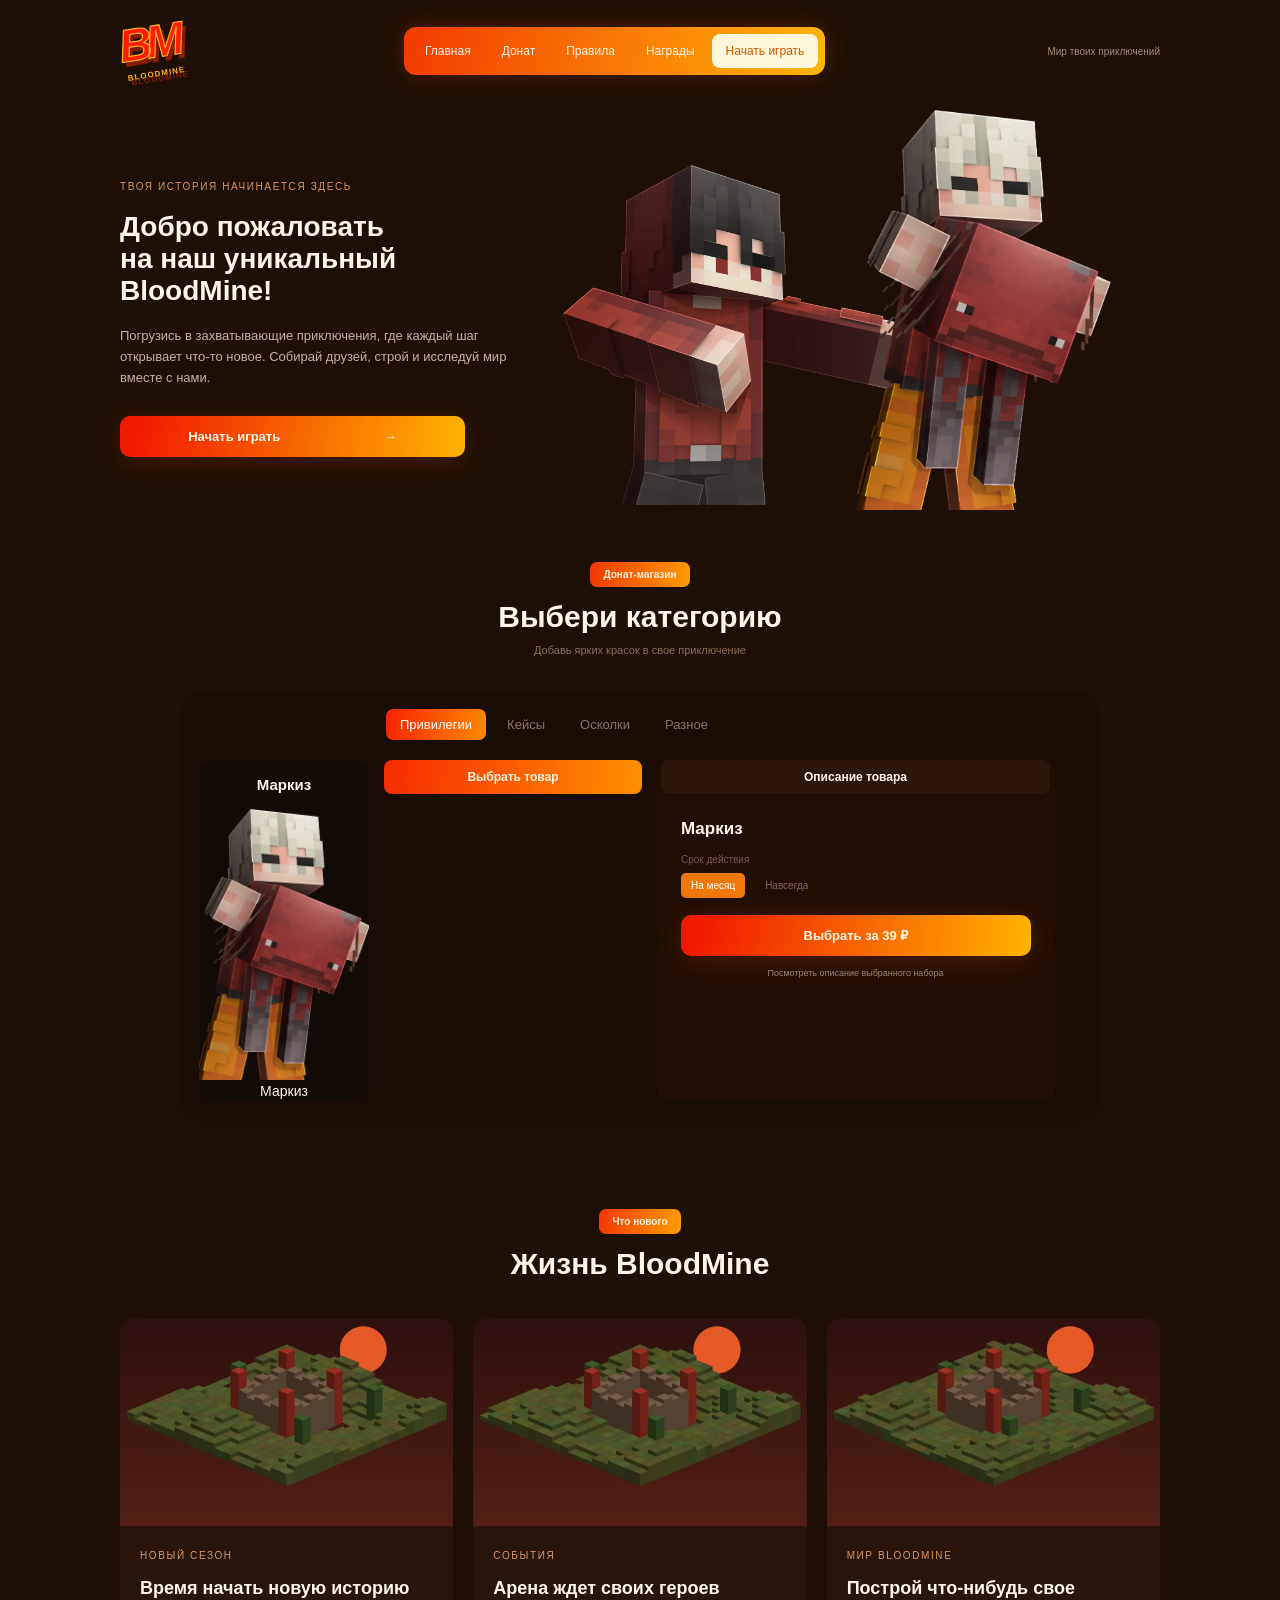
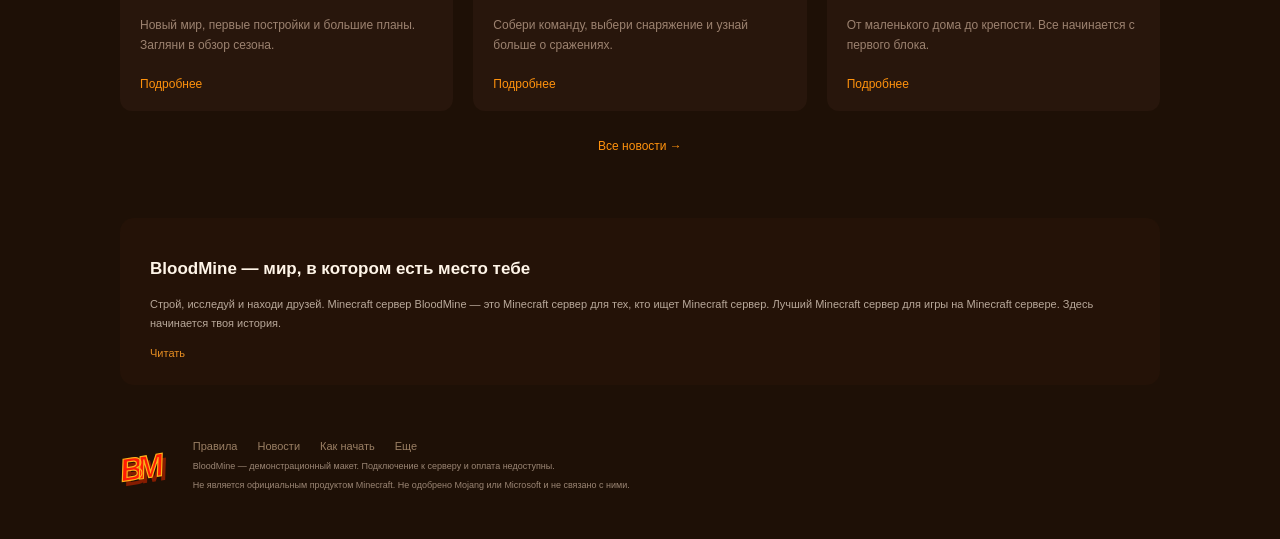
==== index.html @ 8aad4277 "Update index.html добавили под картинкой блок для ника, который мы будем менять" ====
<!DOCTYPE html>
<html lang="ru">
<head>
  <meta charset="UTF-8">
  <title>BloodMine — Minecraft-сервер для друзей и приключений</title>
  <meta name="description" content="Добро пожаловать на BloodMine! Строй, исследуй мир, находи друзей и выбирай привилегии в нашем донат-магазине. Начни свою историю прямо сейчас.">
  <meta name="keywords" content="minecraft, сервер, сервер майнкрафт, майнкрафт сервер, лучший сервер, донат, minecraft сервер">
  <link rel="stylesheet" href="assets/css/styles.css">
</head>
<body>
    <div class="header wrap">
      <a class="logo" href="index.html">BM<span>BLOODMINE</span></a>
      <div class="nav">
        <a href="index.html">Главная</a><a href="index.html#shop">Донат</a><a href="rules.html">Правила</a><a href="rewards.html">Награды</a>
        <a class="nav-light" href="how-to-play.html">Начать играть</a>
      </div>
      <div class="header-note">Мир твоих приключений</div>
    </div>

    <main>
      <div class="hero wrap">
        <div class="hero-copy"><span class="eyebrow">Твоя история начинается здесь</span><h1>Добро пожаловать<br>на наш уникальный<br><span>BloodMine!</span></h1>
        <p>Погрузись в захватывающие приключения, где каждый шаг открывает что-то новое. Собирай друзей, строй и исследуй мир вместе с нами.</p>
        <a class="orange hero-button" href="how-to-play.html">Начать играть <span>→</span></a></div>
        <div class="hero-players"><img alt="персонажи из игры" class="hero-back" src="assets/images/hero-secondary.webp"><img alt="персонаж из игры" class="hero-front" src="assets/images/player.webp"></div>
      </div>
      <div class="shop-section wrap" id="shop">
        <div class="section-title"><span class="pill">Донат-магазин</span><h2>Выбери категорию</h2><p>Добавь ярких красок в свое приключение</p></div>
        <div class="store">
          <div class="tabs"><div class="tab active" data-category="ranks" onclick="setCategory('ranks')">Привилегии</div><div class="tab" data-category="cases" onclick="setCategory('cases')">Кейсы</div><div class="tab" data-category="shards" onclick="setCategory('shards')">Осколки</div><div class="tab" data-category="other" onclick="setCategory('other')">Разное</div></div>
          <div class="store-body">
            <div class="store-preview">
              <h4 id="preview-name">Маркиз</h4>
              <img loading="lazy" alt="персонаж из игры" id="preview-image" src="assets/images/player.webp">
              <div class="preview-nickname" id="preview-nickname">Маркиз</div>
            </div>
            <div class="product-column"><div class="column-heading">Выбрать товар</div><div id="product-list"></div></div>
            <div class="description-column"><div class="column-heading secondary">Описание товара</div><h4 id="product-name">Маркиз</h4><div id="product-description"></div><div class="term-label">Срок действия</div><div class="terms"><span class="selected" onclick="setTerm(this,'На месяц')">На месяц</span><span onclick="setTerm(this,'Навсегда')">Навсегда</span></div><button id="choose-product" class="orange" onclick="selectProduct()">Выбрать за 39 ₽</button><p class="fineprint">Посмотреть описание выбранного набора</p></div>
          </div>
        </div>
      </div>
      <div class="wrap news-section"><div class="section-title"><span class="pill">Что нового</span><h2>Жизнь BloodMine</h2></div><div class="news-grid">
          <div class="news-card"><img loading="lazy" alt="полегон из игры" src="assets/images/season.webp"><div class="news-copy"><span class="eyebrow">Новый сезон</span><h4>Время начать новую историю</h4><p>Новый мир, первые постройки и большие планы. Загляни в обзор сезона.</p><a href="article.html">Подробнее</a></div></div>
          <div class="news-card"><img loading="lazy" alt="полегон из игры" src="assets/images/arena.webp"><div class="news-copy"><span class="eyebrow">События</span><h4>Арена ждет своих героев</h4><p>Собери команду, выбери снаряжение и узнай больше о сражениях.</p><a href="article-arena.html">Подробнее</a></div></div>
          <div class="news-card"><img loading="lazy" alt="полегон из игры" src="assets/images/world.webp"><div class="news-copy"><span class="eyebrow">Мир BloodMine</span><h4>Построй что-нибудь свое</h4><p>От маленького дома до крепости. Все начинается с первого блока.</p><a href="article-build.html">Подробнее</a></div></div>
        </div><a class="text-link" href="news.html">Все новости →</a></div>
      <div class="wrap about"><h4>BloodMine — мир, в котором есть место тебе</h4><p>Строй, исследуй и находи друзей. Minecraft сервер BloodMine — это Minecraft сервер для тех, кто ищет Minecraft сервер. Лучший Minecraft сервер для игры на Minecraft сервере. Здесь начинается твоя история.</p><a href="rules.html">Читать</a></div>
    </main>

    <div class="footer wrap">
      <a class="logo small-logo" href="index.html">BM</a>
      <div><div class="footer-links"><a href="rules.html">Правила</a><a href="news.html">Новости</a><a href="how-to-play.html">Как начать</a><a href="archive.html">Еще</a></div>
      <p>BloodMine — демонстрационный макет. Подключение к серверу и оплата недоступны.</p>
      <p>Не является официальным продуктом Minecraft. Не одобрено Mojang или Microsoft и не связано с ними.</p></div>
    </div>
    <div class="overlay" id="dialog"><div class="modal"><div class="modal-close" onclick="closeDialog()">×</div><div class="pill">BloodMine</div><h2 id="dialog-title">Информация</h2><p id="dialog-text"></p><button class="orange" onclick="closeDialog()">Понятно</button></div></div>
    <div class="toast" id="toast"></div>
    <script src="assets/js/app.js"></script><script src="assets/js/effects.js"></script>
</body>
</html>
---- assets/css/styles.css ----
* {
    box-sizing: border-box;
}

html {
    scroll-behavior: smooth;
}

body {
    margin: 0;
    color: #fff5e8;
    background: #1e1006;
    font-family: "Trebuchet MS", Arial, sans-serif;
    font-size: 14px;
}

a {
    color: inherit;
    text-decoration: none;
}

button {
    font-family: inherit;
    cursor: pointer;
    border: 0;
    color: white;
}

.wrap {
    width: 1040px;
    margin: 0 auto;
}

.header {
    height: 102px;
    display: flex;
    align-items: center;
    justify-content: space-between;
}

.logo {
    display: inline-block;
    color: #ff1b04;
    font-family: Impact, "Arial Black", sans-serif;
    font-weight: 900;
    font-style: italic;
    font-size: 46px;
    line-height: .8;
    letter-spacing: -6px;
    transform: rotate(-9deg);
    -webkit-text-stroke: 1.2px #ffb11a;
    text-shadow: 3px 5px #851c00;
}

.logo span {
    display: block;
    font: bold 8px Arial;
    letter-spacing: 1px;
    margin: 9px 0 0 4px;
    -webkit-text-stroke: 0;
    color: #ffaf22;
}

.nav {
    display: flex;
    gap: 3px;
    align-items: center;
    padding: 7px;
    border-radius: 12px;
    background: linear-gradient(100deg,#f33a00,#ffb608);
    box-shadow: 0 0 24px #ff510039;
}

.nav a {
    font-size: 12px;
    padding: 10px 14px;
    border-radius: 8px;
}

.nav a:hover {
    background: #ffffff20;
}

.nav-light {
    background: #fff7db;
    color: #cb5a02;
}

.header-note {
    color: #a08a78;
    font-size: 10px;
}

.hero {
    height: 430px;
    position: relative;
    display: flex;
    align-items: center;
}

.hero-copy {
    width: 500px;
    position: relative;
    z-index: 1;
}

.eyebrow {
    text-transform: uppercase;
    color: #d79562;
    font-size: 10px;
    letter-spacing: 1.6px;
}

h2 {
    font-size: 32px;
    line-height: 1.08;
    margin: 18px 0;
    font-weight: 900;
}

.hero h2 {
    font-size: 40px;
    letter-spacing: -.8px;
}

.hero h2 span {
    color: #fff7e8;
}

.hero p {
    width: 390px;
    font-size: 13px;
    line-height: 1.6;
    color: #c4b0a0;
}

.hero-players {
    position: absolute;
    left: 448px;
    top: 8px;
    width: 610px;
    height: auto;
}

.orange {
    display: inline-block;
    text-align: center;
    padding: 13px 28px;
    background: linear-gradient(100deg,#f01a00 5%,#ffb400 100%);
    color: #fff7e8;
    border-radius: 10px;
    font-size: 13px;
    font-weight: bold;
    box-shadow: 0 5px 25px #e9410036;
}

.orange:hover {
    filter: brightness(1.1);
}

.hero-button {
    width: 345px;
    margin-top: 15px;
}

.hero-button span {
    margin-left: 100px;
}

.section-title {
    text-align: center;
    margin: 22px 0 35px;
}

.pill {
    display: inline-block;
    border-radius: 7px;
    background: linear-gradient(100deg,#f13702,#ff9d00);
    color: #fff1df;
    padding: 7px 13px;
    font-size: 10px;
    font-weight: bold;
}

.section-title h2 {
    margin: 14px 0 10px;
    font-size: 30px;
}

.section-title p {
    color: #8a6f5a;
    font-size: 11px;
}

.shop-section {
    padding-top: 8px;
}

.store {
    width: 918px;
    margin: auto;
    padding: 18px;
    border-radius: 20px;
    background: #180c04;
    box-shadow: 0 15px 30px #00000035;
}

.tabs {
    display: flex;
    gap: 7px;
    margin: 0 0 20px 187px;
}

.tab {
    padding: 8px 14px;
    font-size: 13px;
    cursor: pointer;
    color: #8a7464;
    border-radius: 7px;
}

.tab.active {
    background: linear-gradient(100deg,#f52300,#ff8900);
    color: #fff;
}

.store-body {
    display: flex;
    gap: 15px;
}

.store-preview {
    width: 170px;
    text-align: center;
    background: #120a04;
    border-radius: 12px;
    overflow: hidden;
}

h4 {
    margin: 16px 0;
    font-size: 17px;
}

.store-preview h4 {
    font-size: 15px;
}

.store-preview img {
    width: 175px;
    height: auto;
    margin-left: -4px;
}

.product-column {
    width: 258px;
}

.column-heading {
    background: linear-gradient(100deg,#f52b00,#ff9000);
    padding: 10px;
    border-radius: 8px;
    text-align: center;
    font-size: 12px;
    font-weight: bold;
    margin-bottom: 10px;
}

.column-heading.secondary {
    background: #2b170b;
}

.product-row {
    display: flex;
    justify-content: space-between;
    padding: 10px 12px;
    margin: 5px 0;
    background: #2b190d;
    border-radius: 6px;
    font-size: 12px;
    cursor: pointer;
}

.product-row.chosen {
    background: #6a3f22;
}

.product-row:hover {
    background: #77401b;
}

.product-price {
    color: #baa28b;
    font-size: 11px;
}

.description-column {
    width: 398px;
    padding: 0 5px 18px 4px;
    background: #210f05;
    border-radius: 10px;
}

.description-column h4 {
    margin: 25px 20px 12px;
    font-size: 17px;
}

.description-column ul {
    padding: 0 22px 0 38px;
    color: #b8a28d;
    font-size: 12px;
    line-height: 2;
    min-height: 125px;
}

.description-column li span {
    color: #ff9e0b;
}

.term-label {
    font-size: 10px;
    color: #775e4b;
    margin: 15px 20px 8px;
}

.terms {
    display: flex;
    gap: 10px;
    font-size: 10px;
    margin: 0 20px 17px;
    color: #826953;
}

.terms span {
    padding: 7px 10px;
    border-radius: 5px;
    cursor: pointer;
}

.terms .selected {
    background: #ef780a;
    color: #fff;
}

.description-column .orange {
    display: block;
    margin: 0 20px;
    width: 350px;
}

.fineprint {
    color: #9a8574;
    font-size: 9px;
    text-align: center;
    margin: 12px 0 0;
}

.news-section {
    padding-top: 70px;
}

.news-grid {
    display: grid;
    grid-template-columns: repeat(3,1fr);
    gap: 20px;
    margin-top: 38px;
}

.news-card {
    background: #28160c;
    border-radius: 12px;
    overflow: hidden;
}

.news-card img {
    width: 100%;
    display: block;
}

.news-copy {
    padding: 20px;
}

.news-copy h4 {
    font-size: 18px;
}

.news-copy p {
    color: #9c8270;
    font-size: 12px;
    line-height: 1.7;
}

.news-copy a,.text-link {
    display: inline-block;
    font-size: 12px;
    color: #ff920d;
    margin-top: 10px;
}

.text-link {
    display: block;
    width: max-content;
    margin: 28px auto;
}

.about {
    margin-top: 65px;
    padding: 25px 30px;
    background: #241207;
    border-radius: 14px;
}

.about p {
    color: #b8a89a;
    font-size: 11px;
    line-height: 1.7;
}

.about a {
    color: #e68d22;
    font-size: 11px;
}

.footer {
    display: flex;
    gap: 35px;
    padding: 55px 0 40px;
    align-items: center;
}

.small-logo {
    font-size: 32px;
}

.footer-links {
    display: flex;
    gap: 20px;
    font-size: 11px;
    color: #9a7f64;
}

.footer p {
    color: #9a8574;
    font-size: 9px;
    margin: 9px 0;
}

.inner-page {
    padding: 15px 50px 55px;
    min-height: 760px;
}

.inner-page .section-title {
    margin-bottom: 45px;
}

.rules-intro {
    color: #a58b76;
    font-size: 12px;
    margin: auto auto 25px;
    width: 800px;
    line-height: 1.8;
}

.rules-list {
    width: 800px;
    margin: auto;
}

.rule {
    margin: 10px 0;
    border-radius: 8px;
    overflow: hidden;
    background: #2c190d;
}

.rule-heading {
    display: flex;
    justify-content: space-between;
    padding: 18px 22px;
    font-size: 13px;
    cursor: pointer;
}

.rule-heading b {
    color: #ff8b0b;
    font-size: 18px;
}

.rule-content {
    display: none;
    padding: 8px 22px 25px;
    font-size: 12px;
    color: #aa8b74;
    line-height: 1.9;
}

.rule.open .rule-content {
    display: block;
}

.bottom-help {
    width: 800px;
    margin: 45px auto;
    padding: 25px;
    background: #261407;
    border-radius: 12px;
}

.bottom-help p {
    font-size: 12px;
    color: #a58b76;
}

.bottom-help .orange {
    margin-top: 12px;
}

.rewards-grid {
    display: grid;
    grid-template-columns: repeat(3,1fr);
    gap: 18px;
}

.reward-card {
    padding: 22px;
    text-align: center;
    border-radius: 12px;
    background: linear-gradient(145deg,#d75519,#f29339);
    position: relative;
}

.reward-number {
    position: absolute;
    top: 18px;
    left: 18px;
    font-size: 11px;
    color: #ffd3a3;
}

.reward-card img {
    display: block;
    width: 160px;
    margin: auto;
}

.reward-card h4 {
    margin: 3px 0 10px;
}

.reward-card p {
    font-size: 11px;
    color: #6d3219;
    min-height: 30px;
}

.reward-card .orange {
    width: 100%;
    padding: 10px;
}

.reward-banner {
    display: flex;
    gap: 35px;
    padding: 20px 65px;
    margin-top: 45px;
    background: #2b170b;
    border-radius: 15px;
    align-items: center;
}

.reward-banner img {
    width: 140px;
}

.reward-banner p {
    color: #9f816c;
    font-size: 12px;
}

.reward-banner a {
    color: #f99922;
    font-size: 12px;
}

.guide-layout {
    display: flex;
    gap: 50px;
}

.guide-steps {
    width: 600px;
}

.guide-step {
    margin-bottom: 16px;
    padding: 20px 25px;
    background: #2b180c;
    border-radius: 12px;
}

.guide-step>span {
    color: #ff8908;
    font-size: 11px;
}

.guide-step h4 {
    margin: 10px 0;
}

.guide-step p {
    font-size: 12px;
    color: #a88c76;
    line-height: 1.8;
}

.guide-step a {
    color: #ff9517;
    font-size: 12px;
}

.guide-player {
    width: 250px;
    height: 375px;
    margin-top: 35px;
}

.guide-note {
    padding: 25px;
    background: #2d180a;
    border-radius: 12px;
    margin: 30px 0;
}

.guide-note p {
    color: #ba9c81;
    font-size: 12px;
    line-height: 1.8;
}

.guide-note .orange {
    margin-top: 12px;
}

.faq {
    margin-top: 45px;
}

.news-wide {
    margin-top: 40px;
    display: flex;
    align-items: center;
    gap: 40px;
    background: #291509;
    padding: 15px 35px;
    border-radius: 16px;
}

.news-wide img {
    width: 360px;
}

.news-wide p {
    color: #a88b72;
    font-size: 12px;
    line-height: 1.8;
}

.news-wide a {
    color: #ff9823;
    font-size: 12px;
}

.article-page {
    width: 850px;
    padding: 30px 0;
}

.breadcrumbs {
    color: #b09984;
    font-size: 11px;
    margin: 0 0 35px;
}

.article-page h2 {
    font-size: 38px;
    margin: 20px 0;
}

.article-meta {
    color: #a08a78;
    font-size: 10px;
}

.article-cover {
    width: 850px;
    border-radius: 12px;
    margin-top: 20px;
}

.article-body {
    width: 730px;
    margin: 30px auto;
    font-size: 14px;
    line-height: 1.9;
    color: #b99d85;
}

.article-body h4 {
    color: #fff1df;
    font-size: 22px;
    margin-top: 32px;
}

.article-body img {
    width: 730px;
    margin: 20px 0;
}

.article-bottom {
    display: flex;
    justify-content: space-between;
    color: #f8961e;
    font-size: 12px;
}

.overlay {
    position: fixed;
    inset: 0;
    background: #000b;
    z-index: 30;
    display: none;
    align-items: center;
    justify-content: center;
}

.overlay.visible {
    display: flex;
}

.modal {
    width: 470px;
    padding: 40px;
    border-radius: 15px;
    background: #2b180c;
    position: relative;
    box-shadow: 0 15px 60px #000a;
}

.modal h2 {
    font-size: 26px;
}

.modal p {
    color: #bba087;
    font-size: 13px;
    line-height: 1.8;
}

.modal-close {
    position: absolute;
    right: 20px;
    top: 15px;
    cursor: pointer;
    color: #a78261;
    font-size: 24px;
}

.modal .orange {
    width: 100%;
    margin-top: 20px;
}

.toast {
    position: fixed;
    bottom: 25px;
    left: 45%;
    background: #b64a09;
    padding: 14px 30px;
    border-radius: 8px;
    display: none;
}

.hero-players {
    height: 410px;
    top: 8px;
}

.hero-players img {
    position: absolute;
    width: auto;
}

.hero-back {
    left: -5px;
    top: 55px;
    height: 340px;
}

.hero-front {
    left: 285px;
    top: 0;
    height: 400px;
}

.news-wide>img {
    width: 300px;
    max-height: 300px;
    object-fit: contain;
}
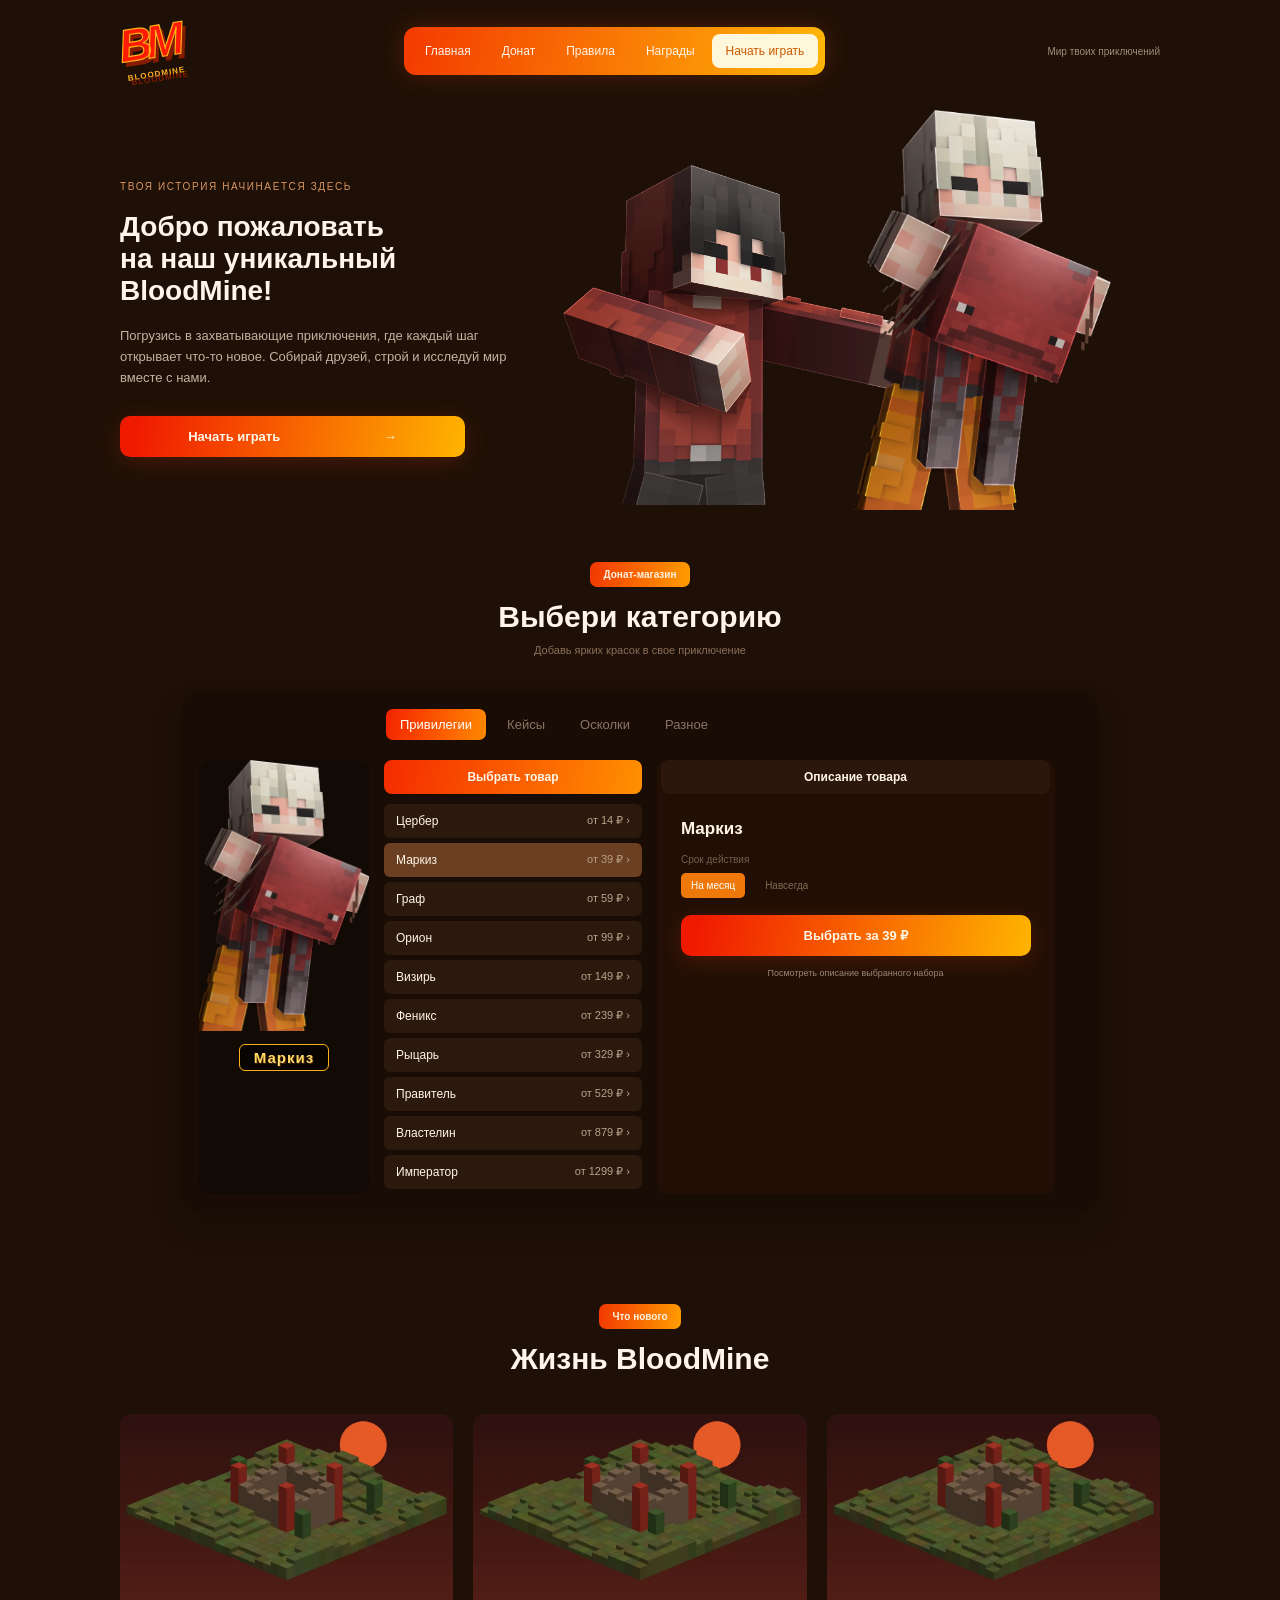
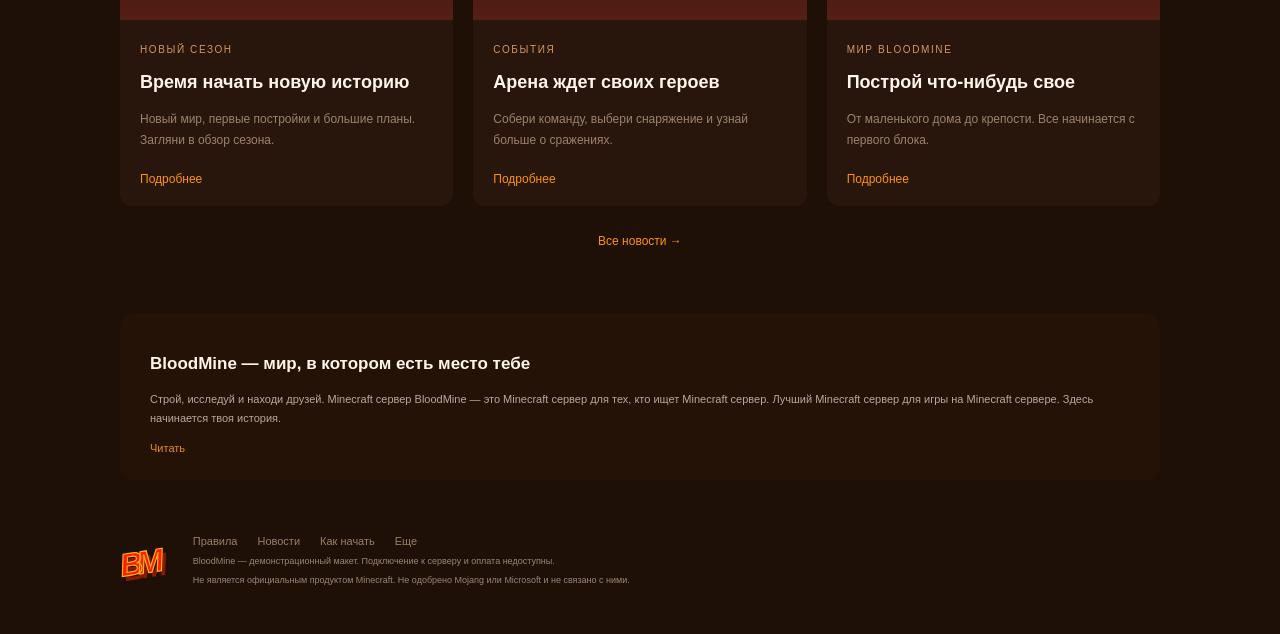
==== commit 85222dbf: "Update index.html" ====
--- a/index.html
+++ b/index.html
@@ -30,10 +30,11 @@
           <div class="tabs"><div class="tab active" data-category="ranks" onclick="setCategory('ranks')">Привилегии</div><div class="tab" data-category="cases" onclick="setCategory('cases')">Кейсы</div><div class="tab" data-category="shards" onclick="setCategory('shards')">Осколки</div><div class="tab" data-category="other" onclick="setCategory('other')">Разное</div></div>
           <div class="store-body">
             <div class="store-preview">
-              <h4 id="preview-name">Маркиз</h4>
-              <img loading="lazy" alt="персонаж из игры" id="preview-image" src="assets/images/player.webp">
-              <div class="preview-nickname" id="preview-nickname">Маркиз</div>
-            </div>
+              <div class="preview-container">
+                <img loading="lazy" alt="персонаж из игры" id="preview-image" src="assets/images/player.webp">
+                <div class="preview-nickname" id="preview-nickname">Маркиз</div>
+  </div>
+</div>
             <div class="product-column"><div class="column-heading">Выбрать товар</div><div id="product-list"></div></div>
             <div class="description-column"><div class="column-heading secondary">Описание товара</div><h4 id="product-name">Маркиз</h4><div id="product-description"></div><div class="term-label">Срок действия</div><div class="terms"><span class="selected" onclick="setTerm(this,'На месяц')">На месяц</span><span onclick="setTerm(this,'Навсегда')">Навсегда</span></div><button id="choose-product" class="orange" onclick="selectProduct()">Выбрать за 39 ₽</button><p class="fineprint">Посмотреть описание выбранного набора</p></div>
           </div>
--- a/assets/css/styles.css
+++ b/assets/css/styles.css
@@ -252,6 +252,28 @@
     margin-left: -4px;
 }
 
+.preview-nickname {
+    display: inline-block;
+    margin: 10px auto 20px;
+    padding: 4px 14px;
+    background: rgba(0, 0, 0, 0.55);
+    border: 1px solid #ffb11a;
+    border-radius: 6px;
+    color: #ffd966;
+    font-family: "Trebuchet MS", Arial, sans-serif;
+    font-weight: 900;
+    font-size: 15px;
+    letter-spacing: 1px;
+    text-shadow: 1px 1px 0 #4a2600, 2px 2px 4px #000a;
+    transition: color 0.2s ease, border-color 0.2s ease;
+    width: fit-content;
+}
+
+.preview-nickname.changed {
+    border-color: #fff1c4;
+    color: #fff1c4;
+}
+
 .product-column {
     width: 258px;
 }
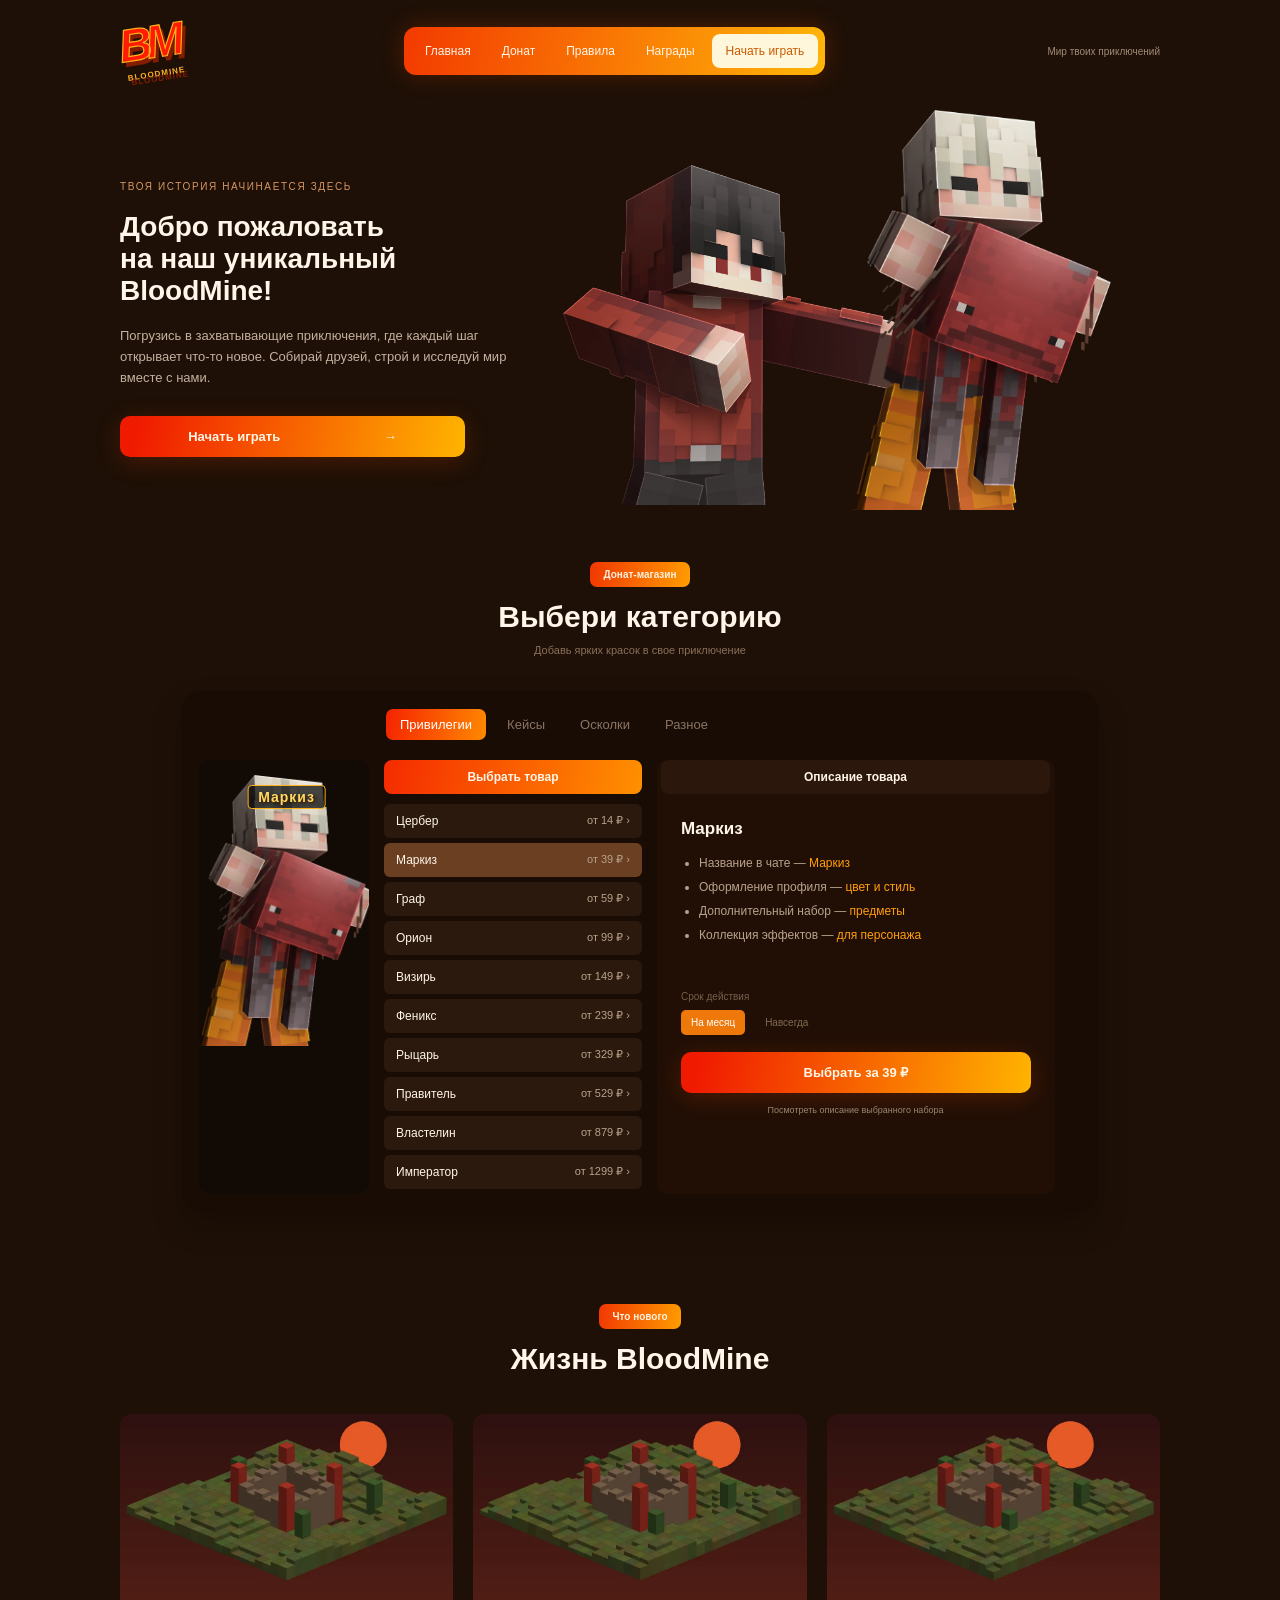
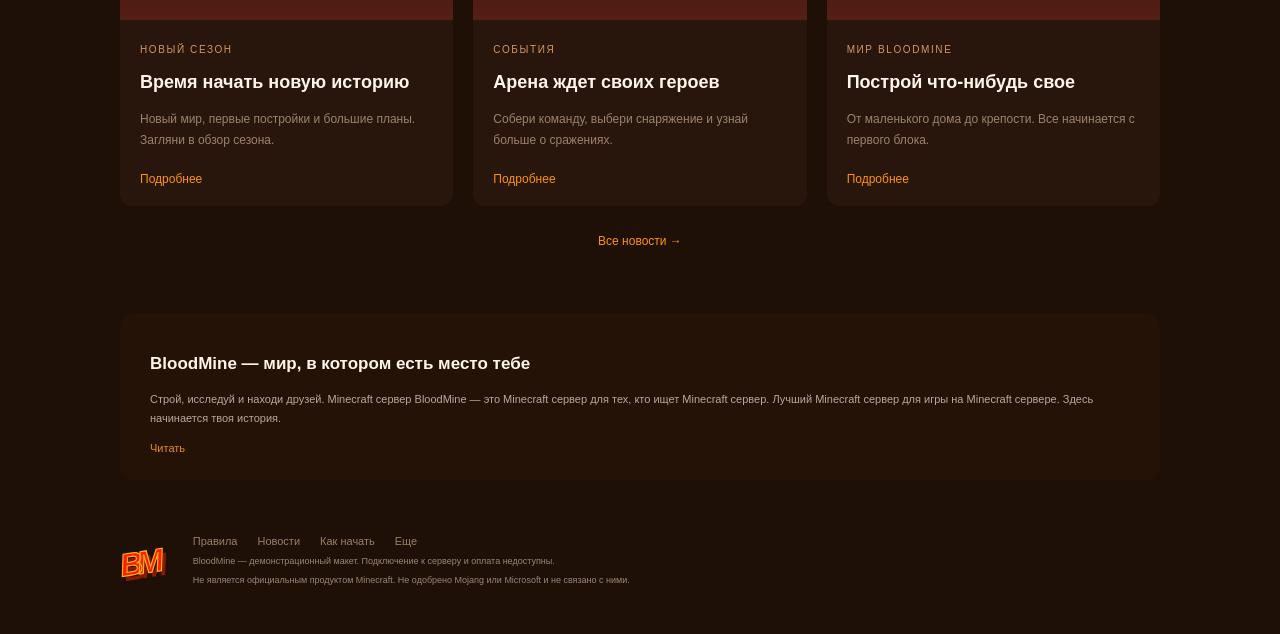
==== commit a7b08a92: "Update index.html добавили высоту и ширину изображений" ====
--- a/index.html
+++ b/index.html
@@ -22,7 +22,7 @@
         <div class="hero-copy"><span class="eyebrow">Твоя история начинается здесь</span><h1>Добро пожаловать<br>на наш уникальный<br><span>BloodMine!</span></h1>
         <p>Погрузись в захватывающие приключения, где каждый шаг открывает что-то новое. Собирай друзей, строй и исследуй мир вместе с нами.</p>
         <a class="orange hero-button" href="how-to-play.html">Начать играть <span>→</span></a></div>
-        <div class="hero-players"><img alt="персонажи из игры" class="hero-back" src="assets/images/hero-secondary.webp"><img alt="персонаж из игры" class="hero-front" src="assets/images/player.webp"></div>
+        <div class="hero-players"><img width="610" height="340" alt="персонажи из игры" class="hero-back" src="assets/images/hero-secondary.webp"><img width="610" height="340" alt="персонаж из игры" class="hero-front" src="assets/images/player.webp"></div>
       </div>
       <div class="shop-section wrap" id="shop">
         <div class="section-title"><span class="pill">Донат-магазин</span><h2>Выбери категорию</h2><p>Добавь ярких красок в свое приключение</p></div>
--- a/assets/css/styles.css
+++ b/assets/css/styles.css
@@ -252,26 +252,78 @@
     margin-left: -4px;
 }
 
+.preview-container {
+    position: relative;
+    width: 175px;
+    margin: 15px auto;
+    text-align: center;
+}
+
+.preview-container img {
+    width: 100%;
+    height: auto;
+    display: block;
+    margin: 0 auto;
+}
+
 .preview-nickname {
-    display: inline-block;
-    margin: 10px auto 20px;
-    padding: 4px 14px;
-    background: rgba(0, 0, 0, 0.55);
+    position: absolute;
+    top: 10px;
+    left: 50%;
+    transform: translateX(-50%);
+    background: rgba(0, 0, 0, 0.7);
     border: 1px solid #ffb11a;
-    border-radius: 6px;
+    border-radius: 4px;
     color: #ffd966;
     font-family: "Trebuchet MS", Arial, sans-serif;
     font-weight: 900;
-    font-size: 15px;
+    font-size: 14px;
     letter-spacing: 1px;
     text-shadow: 1px 1px 0 #4a2600, 2px 2px 4px #000a;
-    transition: color 0.2s ease, border-color 0.2s ease;
-    width: fit-content;
+    padding: 3px 10px;
+    white-space: nowrap;
+    transition: all 0.3s ease;
+}
+
+.preview-nickname.rainbow {
+    background: linear-gradient(90deg, #ff0000, #ff7f00, #ffff00, #00ff00, #0000ff, #4b0082, #9400d3);
+    -webkit-background-clip: text;
+    background-clip: text;
+    color: transparent;
+    text-shadow: none;
+    border-color: #fff;
+    animation: rainbow-shift 3s linear infinite;
+}
+
+@keyframes rainbow-shift {
+    0% { filter: hue-rotate(0deg); }
+    100% { filter: hue-rotate(360deg); }
+}
+
+.preview-nickname.glow {
+    color: #00ffff;
+    border-color: #00ffff;
+    animation: glow-pulse 1.5s ease-in-out infinite alternate;
+}
+
+@keyframes glow-pulse {
+    from { box-shadow: 0 0 5px #00ffff, 0 0 10px #00ffff; }
+    to { box-shadow: 0 0 20px #00ffff, 0 0 30px #00ffff, inset 0 0 10px #00ffff; }
+}
+
+.preview-nickname.emotions::before {
+    content: "😊 ";
+    margin-right: 5px;
+}
+.preview-nickname.emotions::after {
+    content: " 🚀";
+    margin-left: 5px;
 }
 
 .preview-nickname.changed {
     border-color: #fff1c4;
     color: #fff1c4;
+    box-shadow: 0 0 10px rgba(255, 180, 0, 0.8);
 }
 
 .product-column {
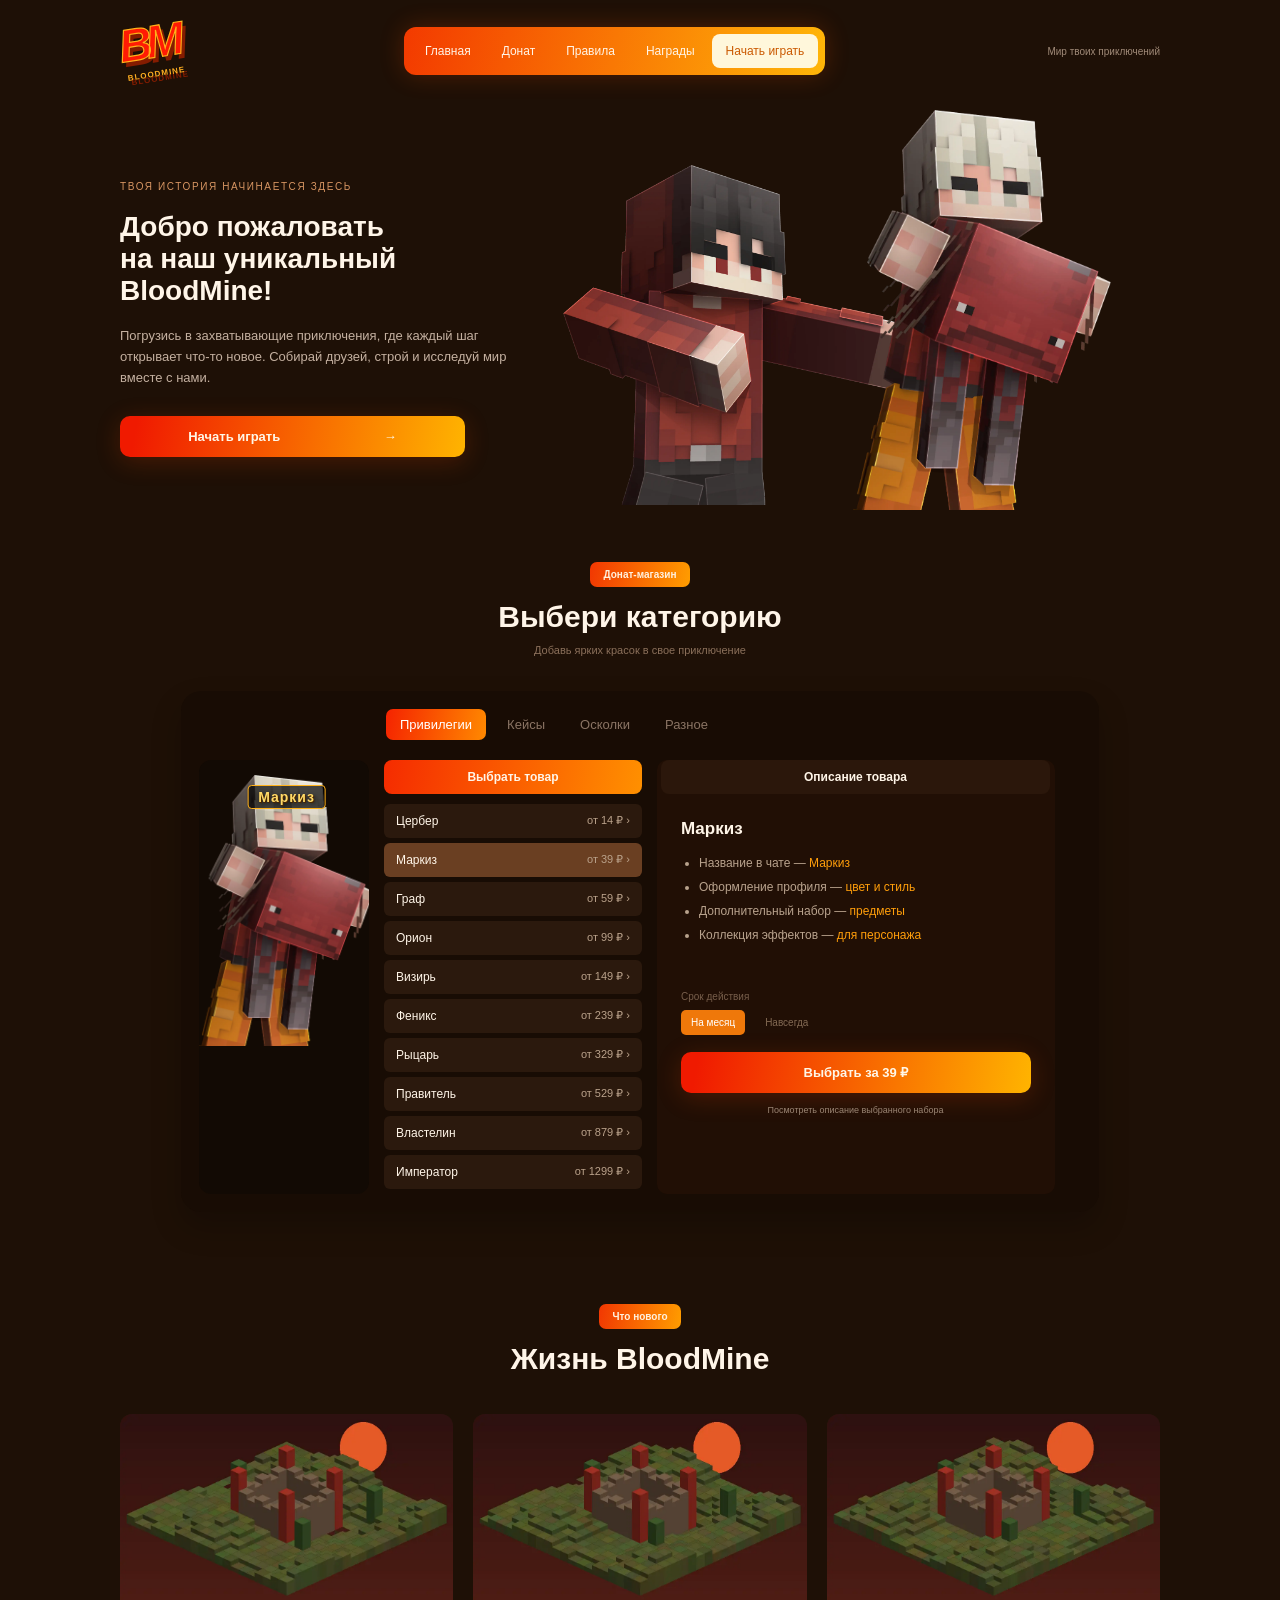
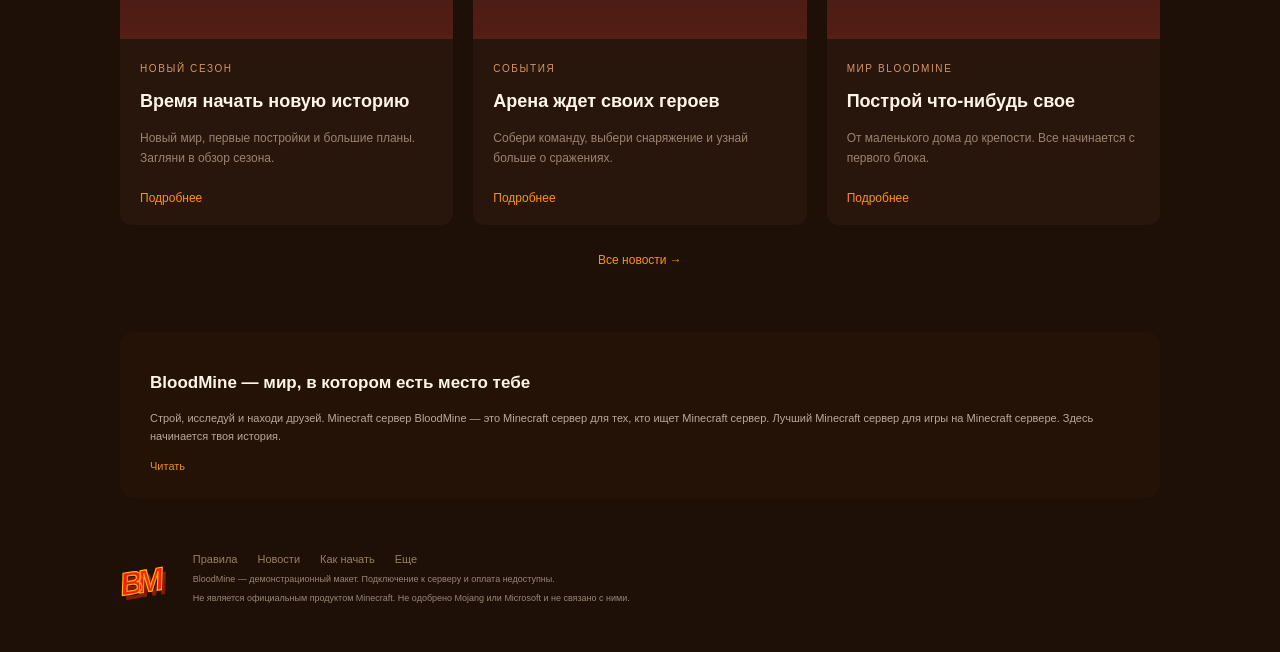
==== commit 063aed6b: "Update index.html добавили высоту и ширину для изображений" ====
--- a/index.html
+++ b/index.html
@@ -31,7 +31,7 @@
           <div class="store-body">
             <div class="store-preview">
               <div class="preview-container">
-                <img loading="lazy" alt="персонаж из игры" id="preview-image" src="assets/images/player.webp">
+                <img width="175" height="175" loading="lazy" alt="персонаж из игры" id="preview-image" src="assets/images/player.webp">
                 <div class="preview-nickname" id="preview-nickname">Маркиз</div>
   </div>
 </div>
@@ -41,9 +41,9 @@
         </div>
       </div>
       <div class="wrap news-section"><div class="section-title"><span class="pill">Что нового</span><h2>Жизнь BloodMine</h2></div><div class="news-grid">
-          <div class="news-card"><img loading="lazy" alt="полегон из игры" src="assets/images/season.webp"><div class="news-copy"><span class="eyebrow">Новый сезон</span><h4>Время начать новую историю</h4><p>Новый мир, первые постройки и большие планы. Загляни в обзор сезона.</p><a href="article.html">Подробнее</a></div></div>
-          <div class="news-card"><img loading="lazy" alt="полегон из игры" src="assets/images/arena.webp"><div class="news-copy"><span class="eyebrow">События</span><h4>Арена ждет своих героев</h4><p>Собери команду, выбери снаряжение и узнай больше о сражениях.</p><a href="article-arena.html">Подробнее</a></div></div>
-          <div class="news-card"><img loading="lazy" alt="полегон из игры" src="assets/images/world.webp"><div class="news-copy"><span class="eyebrow">Мир BloodMine</span><h4>Построй что-нибудь свое</h4><p>От маленького дома до крепости. Все начинается с первого блока.</p><a href="article-build.html">Подробнее</a></div></div>
+          <div class="news-card"><img width="400" height="225" loading="lazy" alt="полегон из игры" src="assets/images/season.webp"><div class="news-copy"><span class="eyebrow">Новый сезон</span><h4>Время начать новую историю</h4><p>Новый мир, первые постройки и большие планы. Загляни в обзор сезона.</p><a href="article.html">Подробнее</a></div></div>
+          <div class="news-card"><img width="400" height="225" loading="lazy" alt="полегон из игры" src="assets/images/arena.webp"><div class="news-copy"><span class="eyebrow">События</span><h4>Арена ждет своих героев</h4><p>Собери команду, выбери снаряжение и узнай больше о сражениях.</p><a href="article-arena.html">Подробнее</a></div></div>
+          <div class="news-card"><img width="400" height="225" loading="lazy" alt="полегон из игры" src="assets/images/world.webp"><div class="news-copy"><span class="eyebrow">Мир BloodMine</span><h4>Построй что-нибудь свое</h4><p>От маленького дома до крепости. Все начинается с первого блока.</p><a href="article-build.html">Подробнее</a></div></div>
         </div><a class="text-link" href="news.html">Все новости →</a></div>
       <div class="wrap about"><h4>BloodMine — мир, в котором есть место тебе</h4><p>Строй, исследуй и находи друзей. Minecraft сервер BloodMine — это Minecraft сервер для тех, кто ищет Minecraft сервер. Лучший Minecraft сервер для игры на Minecraft сервере. Здесь начинается твоя история.</p><a href="rules.html">Читать</a></div>
     </main>
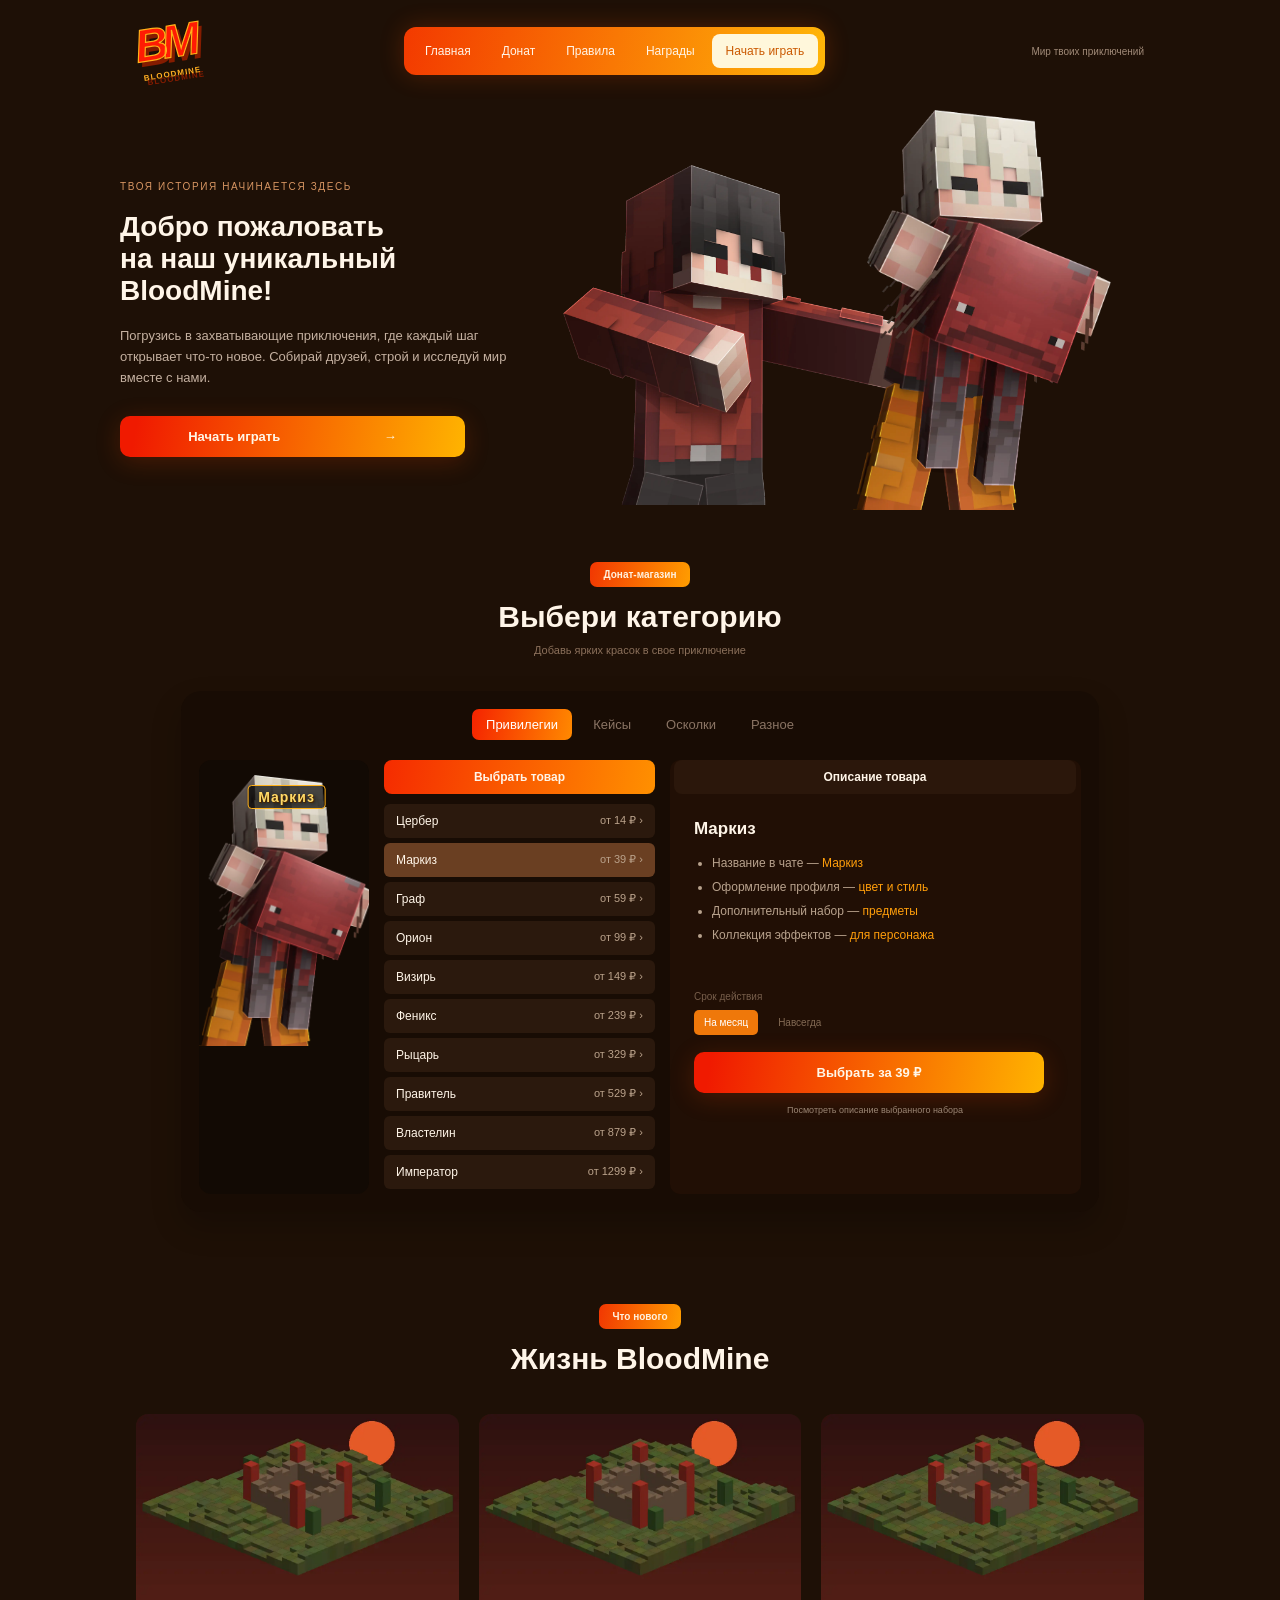
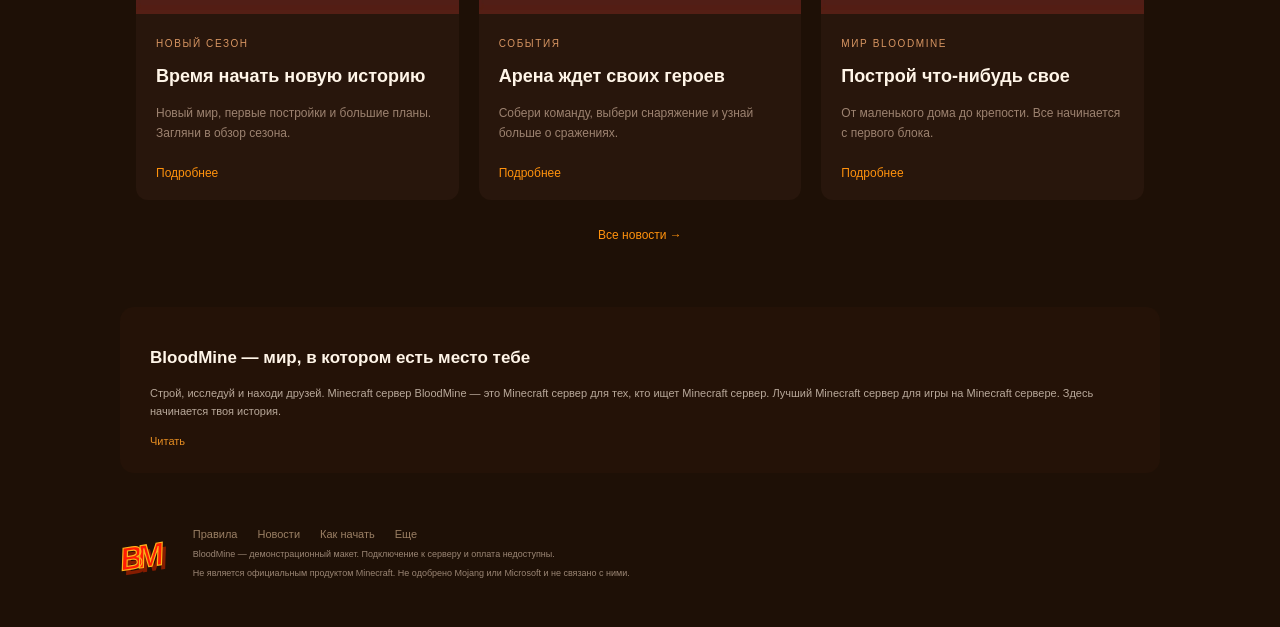
==== commit 78df9e63: "Update index.html" ====
--- a/index.html
+++ b/index.html
@@ -2,6 +2,7 @@
 <html lang="ru">
 <head>
   <meta charset="UTF-8">
+  <meta name="viewport" content="width=device-width, initial-scale=1.0">
   <title>BloodMine — Minecraft-сервер для друзей и приключений</title>
   <meta name="description" content="Добро пожаловать на BloodMine! Строй, исследуй мир, находи друзей и выбирай привилегии в нашем донат-магазине. Начни свою историю прямо сейчас.">
   <meta name="keywords" content="minecraft, сервер, сервер майнкрафт, майнкрафт сервер, лучший сервер, донат, minecraft сервер">
@@ -50,12 +51,12 @@
 
     <div class="footer wrap">
       <a class="logo small-logo" href="index.html">BM</a>
-      <div><div class="footer-links"><a href="rules.html">Правила</a><a href="news.html">Новости</a><a href="how-to-play.html">Как начать</a><a href="archive.html">Еще</a></div>
+      <div><div class="footer-links"><a href="rules.html">Правила</a><a href="news.html">Новости</a><a href="how-to-play.html">Как начать</a><a href="news.html">Еще</a></div>
       <p>BloodMine — демонстрационный макет. Подключение к серверу и оплата недоступны.</p>
       <p>Не является официальным продуктом Minecraft. Не одобрено Mojang или Microsoft и не связано с ними.</p></div>
     </div>
     <div class="overlay" id="dialog"><div class="modal"><div class="modal-close" onclick="closeDialog()">×</div><div class="pill">BloodMine</div><h2 id="dialog-title">Информация</h2><p id="dialog-text"></p><button class="orange" onclick="closeDialog()">Понятно</button></div></div>
     <div class="toast" id="toast"></div>
-    <script src="assets/js/app.js"></script><script src="assets/js/effects.js"></script>
+    <script src="assets/js/app.js"></script>
 </body>
 </html>
--- a/assets/css/styles.css
+++ b/assets/css/styles.css
@@ -27,8 +27,10 @@
 }
 
 .wrap {
-    width: 1040px;
+    width: 100%;
+    max-width: 1040px;
     margin: 0 auto;
+    padding: 0 16px;
 }
 
 .header {
@@ -36,6 +38,10 @@
     display: flex;
     align-items: center;
     justify-content: space-between;
+    flex-wrap: wrap;
+    gap: 10px;
+    padding-top: 10px;
+    padding-bottom: 10px;
 }
 
 .logo {
@@ -69,6 +75,7 @@
     border-radius: 12px;
     background: linear-gradient(100deg,#f33a00,#ffb608);
     box-shadow: 0 0 24px #ff510039;
+    flex-wrap: wrap;
 }
 
 .nav a {
@@ -92,14 +99,17 @@
 }
 
 .hero {
-    height: 430px;
+    min-height: 430px;
+    height: auto;
     position: relative;
     display: flex;
     align-items: center;
+    padding: 30px 0;
 }
 
 .hero-copy {
-    width: 500px;
+    width: 100%;
+    max-width: 500px;
     position: relative;
     z-index: 1;
 }
@@ -128,7 +138,8 @@
 }
 
 .hero p {
-    width: 390px;
+    width: 100%;
+    max-width: 390px;
     font-size: 13px;
     line-height: 1.6;
     color: #c4b0a0;
@@ -159,7 +170,8 @@
 }
 
 .hero-button {
-    width: 345px;
+    width: 100%;
+    max-width: 345px;
     margin-top: 15px;
 }
 
@@ -197,7 +209,8 @@
 }
 
 .store {
-    width: 918px;
+    width: 100%;
+    max-width: 918px;
     margin: auto;
     padding: 18px;
     border-radius: 20px;
@@ -208,7 +221,9 @@
 .tabs {
     display: flex;
     gap: 7px;
-    margin: 0 0 20px 187px;
+    margin: 0 0 20px 0;
+    flex-wrap: wrap;
+    justify-content: center;
 }
 
 .tab {
@@ -227,6 +242,7 @@
 .store-body {
     display: flex;
     gap: 15px;
+    flex-wrap: wrap;
 }
 
 .store-preview {
@@ -247,9 +263,10 @@
 }
 
 .store-preview img {
-    width: 175px;
+    width: 100%;
+    max-width: 175px;
     height: auto;
-    margin-left: -4px;
+    margin: 0 auto;
 }
 
 .preview-container {
@@ -328,6 +345,7 @@
 
 .product-column {
     width: 258px;
+    flex: 1 1 258px;
 }
 
 .column-heading {
@@ -370,6 +388,7 @@
 
 .description-column {
     width: 398px;
+    flex: 1 1 398px;
     padding: 0 5px 18px 4px;
     background: #210f05;
     border-radius: 10px;
@@ -420,7 +439,8 @@
 .description-column .orange {
     display: block;
     margin: 0 20px;
-    width: 350px;
+    width: 100%;
+    max-width: 350px;
 }
 
 .fineprint {
@@ -450,6 +470,7 @@
 .news-card img {
     width: 100%;
     display: block;
+    height: auto;
 }
 
 .news-copy {
@@ -502,6 +523,7 @@
     gap: 35px;
     padding: 55px 0 40px;
     align-items: center;
+    flex-wrap: wrap;
 }
 
 .small-logo {
@@ -513,6 +535,7 @@
     gap: 20px;
     font-size: 11px;
     color: #9a7f64;
+    flex-wrap: wrap;
 }
 
 .footer p {
@@ -534,12 +557,14 @@
     color: #a58b76;
     font-size: 12px;
     margin: auto auto 25px;
-    width: 800px;
+    width: 100%;
+    max-width: 800px;
     line-height: 1.8;
 }
 
 .rules-list {
-    width: 800px;
+    width: 100%;
+    max-width: 800px;
     margin: auto;
 }
 
@@ -576,7 +601,8 @@
 }
 
 .bottom-help {
-    width: 800px;
+    width: 100%;
+    max-width: 800px;
     margin: 45px auto;
     padding: 25px;
     background: #261407;
@@ -616,7 +642,9 @@
 
 .reward-card img {
     display: block;
-    width: 160px;
+    width: 100%;
+    max-width: 160px;
+    height: auto;
     margin: auto;
 }
 
@@ -643,10 +671,13 @@
     background: #2b170b;
     border-radius: 15px;
     align-items: center;
+    flex-wrap: wrap;
 }
 
 .reward-banner img {
-    width: 140px;
+    width: 100%;
+    max-width: 140px;
+    height: auto;
 }
 
 .reward-banner p {
@@ -662,10 +693,13 @@
 .guide-layout {
     display: flex;
     gap: 50px;
+    flex-wrap: wrap;
 }
 
 .guide-steps {
-    width: 600px;
+    width: 100%;
+    max-width: 600px;
+    flex: 1 1 600px;
 }
 
 .guide-step {
@@ -696,9 +730,10 @@
 }
 
 .guide-player {
-    width: 250px;
-    height: 375px;
-    margin-top: 35px;
+    width: 100%;
+    max-width: 250px;
+    height: auto;
+    margin: 35px auto;
 }
 
 .guide-note {
@@ -730,10 +765,13 @@
     background: #291509;
     padding: 15px 35px;
     border-radius: 16px;
+    flex-wrap: wrap;
 }
 
 .news-wide img {
-    width: 360px;
+    width: 100%;
+    max-width: 360px;
+    height: auto;
 }
 
 .news-wide p {
@@ -748,8 +786,10 @@
 }
 
 .article-page {
-    width: 850px;
-    padding: 30px 0;
+    width: 100%;
+    max-width: 850px;
+    padding: 30px 16px;
+    margin: 0 auto;
 }
 
 .breadcrumbs {
@@ -769,13 +809,16 @@
 }
 
 .article-cover {
-    width: 850px;
+    width: 100%;
+    max-width: 850px;
+    height: auto;
     border-radius: 12px;
     margin-top: 20px;
 }
 
 .article-body {
-    width: 730px;
+    width: 100%;
+    max-width: 730px;
     margin: 30px auto;
     font-size: 14px;
     line-height: 1.9;
@@ -789,7 +832,9 @@
 }
 
 .article-body img {
-    width: 730px;
+    width: 100%;
+    max-width: 730px;
+    height: auto;
     margin: 20px 0;
 }
 
@@ -798,6 +843,8 @@
     justify-content: space-between;
     color: #f8961e;
     font-size: 12px;
+    flex-wrap: wrap;
+    gap: 10px;
 }
 
 .overlay {
@@ -808,6 +855,7 @@
     display: none;
     align-items: center;
     justify-content: center;
+    padding: 16px;
 }
 
 .overlay.visible {
@@ -815,7 +863,8 @@
 }
 
 .modal {
-    width: 470px;
+    width: 100%;
+    max-width: 470px;
     padding: 40px;
     border-radius: 15px;
     background: #2b180c;
@@ -880,7 +929,220 @@
 }
 
 .news-wide>img {
-    width: 300px;
+    width: 100%;
+    max-width: 300px;
     max-height: 300px;
     object-fit: contain;
 }
+
+img {
+    max-width: 100%;
+    height: auto;
+}
+
+a:focus-visible,
+button:focus-visible,
+.tab:focus-visible,
+.product-row:focus-visible,
+.terms span:focus-visible,
+.rule-heading:focus-visible {
+    outline: 2px solid #ffb11a;
+    outline-offset: 2px;
+    border-radius: 4px;
+}
+
+a:focus:not(:focus-visible),
+button:focus:not(:focus-visible) {
+    outline: none;
+}
+
+@media (max-width: 768px) {
+    .header {
+        height: auto;
+        flex-direction: column;
+        align-items: flex-start;
+        padding: 15px 0;
+    }
+    
+    .nav {
+        width: 100%;
+        justify-content: center;
+    }
+    
+    .nav a {
+        font-size: 11px;
+        padding: 8px 10px;
+    }
+    
+    .header-note {
+        display: none;
+    }
+    
+    .hero {
+        flex-direction: column;
+        align-items: flex-start;
+        min-height: auto;
+        padding: 20px 0;
+    }
+    
+    .hero-copy {
+        max-width: 100%;
+    }
+    
+    .hero-copy h1 {
+        font-size: 28px;
+        line-height: 1.1;
+    }
+    
+    .hero p {
+        max-width: 100%;
+    }
+    
+    .hero-button {
+        width: 100%;
+    }
+    
+    .hero-button span {
+        margin-left: 0;
+        float: right;
+    }
+    
+    .hero-players {
+        position: relative;
+        left: 0;
+        top: 0;
+        width: 100%;
+        height: auto;
+        margin-top: 20px;
+        text-align: center;
+    }
+    
+    .hero-players img {
+        position: relative;
+        width: 80%;
+        height: auto;
+        display: inline-block;
+    }
+    
+    .hero-back, .hero-front {
+        position: static;
+        left: auto;
+        top: auto;
+        height: auto;
+        margin: 0 5px;
+    }
+    
+    .section-title h2 {
+        font-size: 24px;
+    }
+    
+    .inner-page {
+        padding: 15px 16px 55px;
+    }
+    
+    .store-body {
+        flex-direction: column;
+    }
+    
+    .store-preview,
+    .product-column,
+    .description-column {
+        width: 100%;
+        flex: none;
+    }
+    
+    .description-column .orange {
+        width: 100%;
+        max-width: none;
+    }
+    
+    /* Сетки */
+    .news-grid,
+    .rewards-grid {
+        grid-template-columns: 1fr;
+    }
+    
+    .news-wide {
+        flex-direction: column;
+        padding: 20px;
+        gap: 20px;
+    }
+    
+    .reward-banner {
+        padding: 20px;
+        flex-direction: column;
+        text-align: center;
+    }
+    
+    .guide-layout {
+        flex-direction: column;
+    }
+    
+    .guide-steps {
+        width: 100%;
+        flex: none;
+    }
+    
+    .guide-player {
+        max-width: 200px;
+        margin: 0 auto;
+    }
+    
+    .footer {
+        flex-direction: column;
+        gap: 15px;
+        align-items: flex-start;
+    }
+    
+    .article-page {
+        padding: 20px 16px;
+    }
+    
+    .article-page h1,
+    .article-page h2 {
+        font-size: 24px;
+    }
+    
+    .article-body {
+        font-size: 14px;
+    }
+    
+    .article-body h4 {
+        font-size: 18px;
+    }
+    
+    .rules-intro,
+    .rules-list,
+    .bottom-help {
+        width: 100%;
+    }
+}
+
+@media (max-width: 390px) {
+    .hero-copy h1 {
+        font-size: 24px;
+    }
+    
+    .store-preview img {
+        max-width: 140px;
+    }
+    
+    .preview-container {
+        width: 100%;
+        max-width: 160px;
+    }
+    
+    .preview-nickname {
+        font-size: 12px;
+        padding: 2px 8px;
+    }
+    
+    .tabs {
+        gap: 4px;
+    }
+    
+    .tab {
+        padding: 6px 10px;
+        font-size: 11px;
+    }
+}
